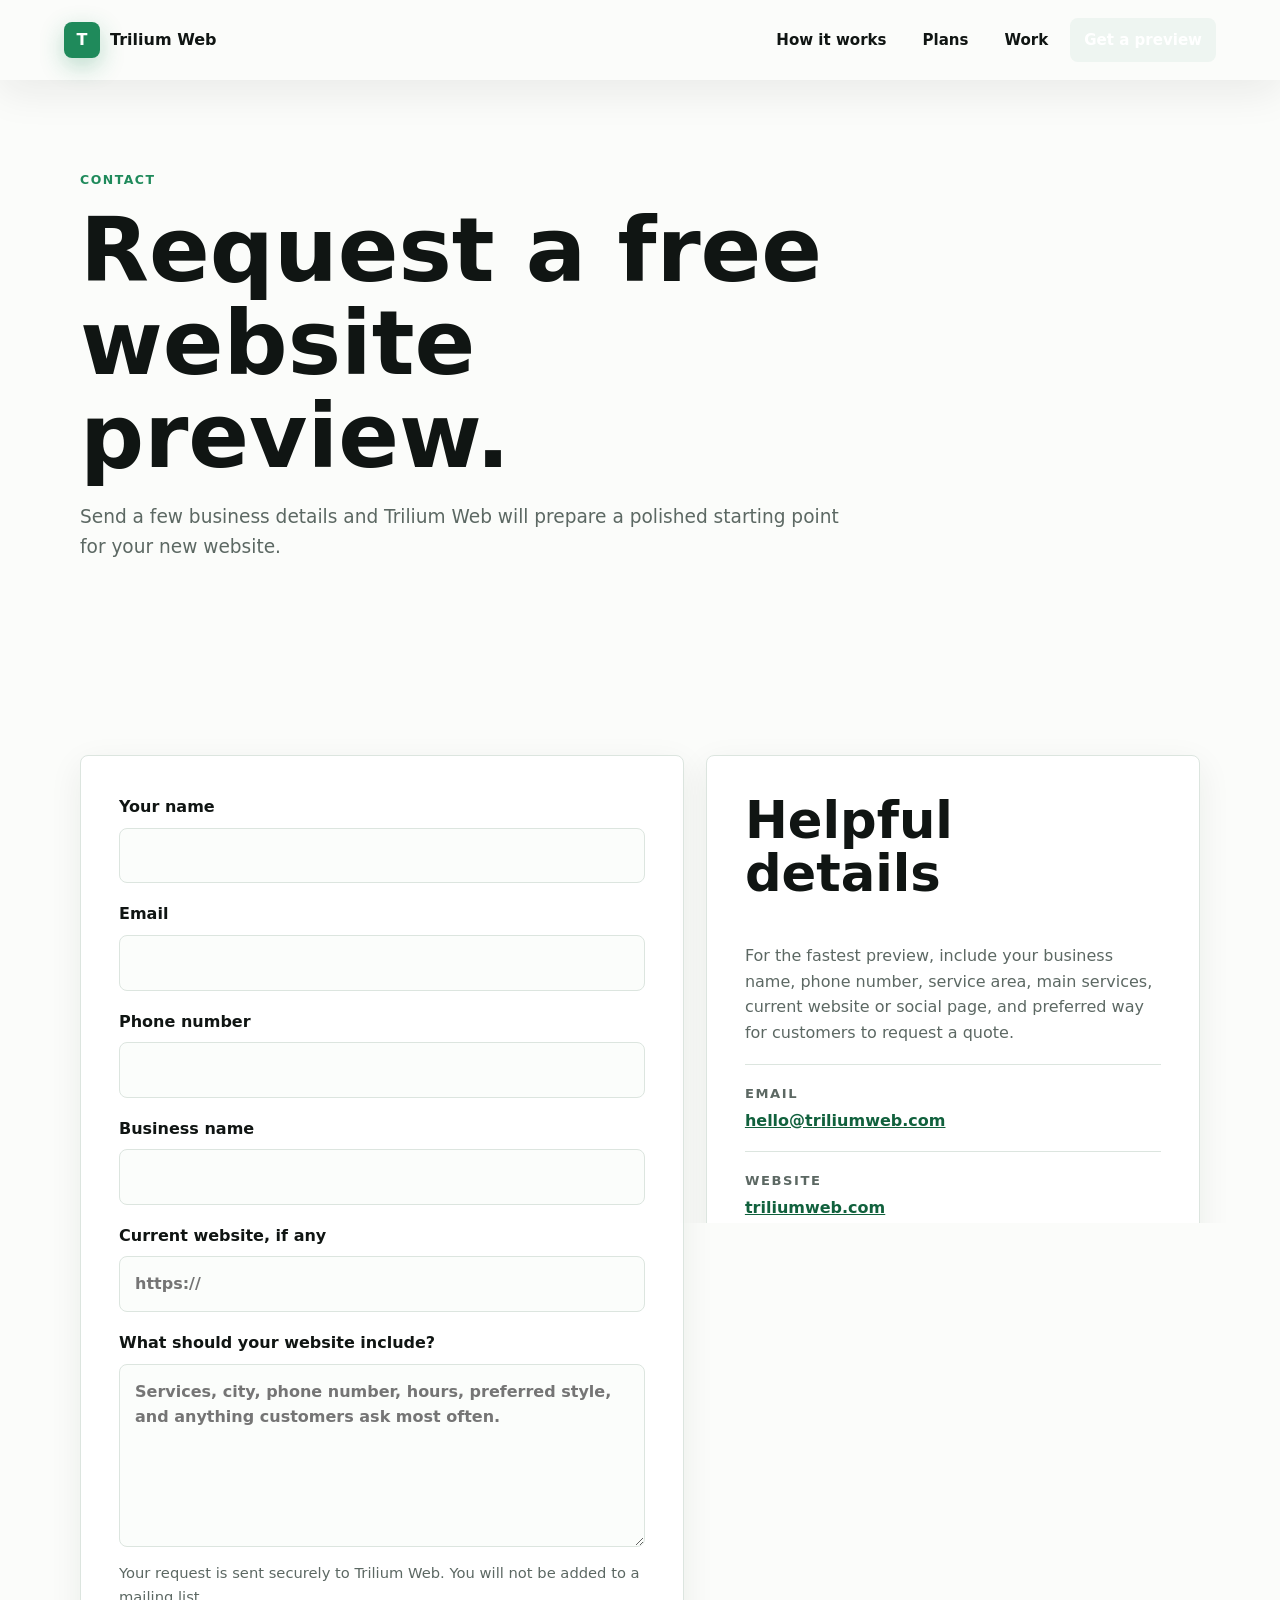
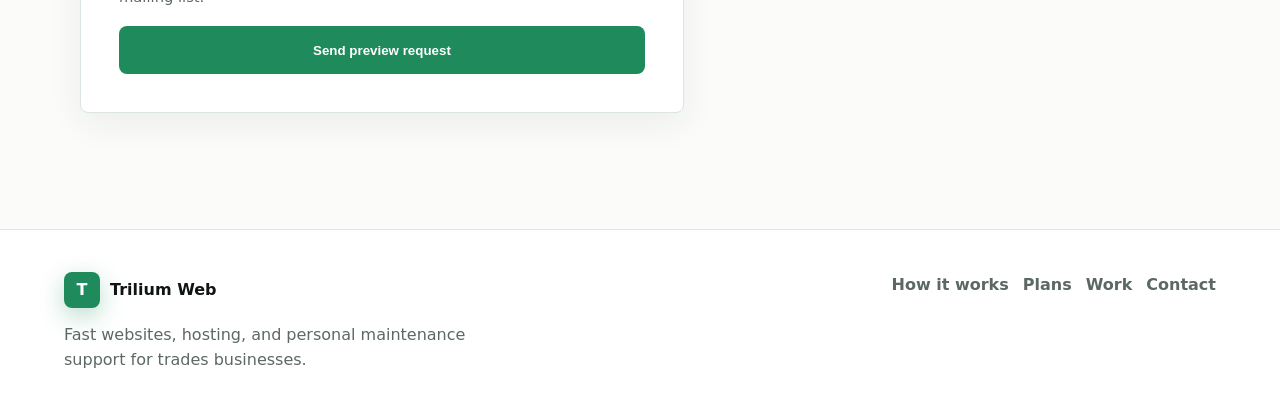
==== contact.html @ 143580ad "fixing" ====
<!doctype html>
<html lang="en">
  <head>
    <meta charset="utf-8">
    <meta name="viewport" content="width=device-width, initial-scale=1">
    <meta name="description" content="Request a free website preview from Trilium Web.">
    <title>Contact | Trilium Web</title>
    <link rel="stylesheet" href="assets/styles.css">
  </head>
  <body class="interior-page">
    <header class="site-header" data-header>
      <a class="brand" href="index.html"><span class="brand-mark">T</span><span>Trilium Web</span></a>
      <button class="nav-toggle" type="button" aria-label="Open navigation" aria-expanded="false" data-nav-toggle><span></span><span></span></button>
      <nav class="site-nav" data-nav>
        <a href="process.html">How it works</a>
        <a href="pricing.html">Plans</a>
        <a href="work.html">Work</a>
        <a class="nav-cta" href="contact.html" aria-current="page">Get a preview</a>
      </nav>
    </header>

    <main>
      <section class="page-hero compact">
        <p class="eyebrow">Contact</p>
        <h1>Request a free website preview.</h1>
        <p>Send a few business details and Trilium Web will prepare a polished starting point for your new website.</p>
      </section>

      <section class="section contact-layout">
        <form class="contact-form" action="https://formsubmit.co/hello@triliumweb.com" method="POST">
          <input type="hidden" name="_subject" value="New Trilium Web preview request">
          <input type="hidden" name="_next" value="https://triliumweb.com/thanks.html">
          <input type="hidden" name="_template" value="table">
          <input type="hidden" name="_captcha" value="false">
          <input type="text" name="_honey" class="honeypot" tabindex="-1" autocomplete="off">
          <label>
            Your name
            <input name="name" autocomplete="name" required>
          </label>
          <label>
            Email
            <input type="email" name="email" autocomplete="email" required>
          </label>
          <label>
            Phone number
            <input type="tel" name="phone" autocomplete="tel">
          </label>
          <label>
            Business name
            <input name="business" required>
          </label>
          <label>
            Current website, if any
            <input name="website" inputmode="url" placeholder="https://">
          </label>
          <label>
            What should your website include?
            <textarea name="message" rows="6" placeholder="Services, city, phone number, hours, preferred style, and anything customers ask most often."></textarea>
          </label>
          <p class="form-note">Your request is sent securely to Trilium Web. You will not be added to a mailing list.</p>
          <button class="button primary" type="submit">Send preview request</button>
        </form>
        <aside class="contact-panel">
          <h2>Helpful details</h2>
          <p>For the fastest preview, include your business name, phone number, service area, main services, current website or social page, and preferred way for customers to request a quote.</p>
          <div class="contact-method">
            <span>Email</span>
            <a href="mailto:hello@triliumweb.com">hello@triliumweb.com</a>
          </div>
          <div class="contact-method">
            <span>Website</span>
            <a href="https://triliumweb.com">triliumweb.com</a>
          </div>
        </aside>
      </section>
    </main>

    <footer class="site-footer">
      <div><a class="brand footer-brand" href="index.html"><span class="brand-mark">T</span><span>Trilium Web</span></a><p>Fast websites, hosting, and personal maintenance support for trades businesses.</p></div>
      <nav aria-label="Footer"><a href="process.html">How it works</a><a href="pricing.html">Plans</a><a href="work.html">Work</a><a href="contact.html">Contact</a></nav>
    </footer>
    <script src="assets/site.js"></script>
  </body>
</html>
---- assets/styles.css ----
:root {
  --ink: #101513;
  --muted: #5c6863;
  --line: #dce5df;
  --paper: #fbfcfa;
  --mist: #eef5f1;
  --green: #1f8a5b;
  --green-dark: #11613d;
  --gold: #d9a441;
  --coral: #d96f4b;
  --white: #ffffff;
  --shadow: 0 24px 70px rgba(17, 28, 22, 0.16);
}

* {
  box-sizing: border-box;
}

html {
  scroll-behavior: smooth;
}

body {
  margin: 0;
  font-family: Inter, system-ui, -apple-system, BlinkMacSystemFont, "Segoe UI", sans-serif;
  background: var(--paper);
  color: var(--ink);
  line-height: 1.6;
}

img {
  display: block;
  max-width: 100%;
}

a {
  color: inherit;
}

.site-header {
  position: fixed;
  z-index: 20;
  top: 0;
  left: 0;
  right: 0;
  display: flex;
  align-items: center;
  justify-content: space-between;
  gap: 24px;
  padding: 18px clamp(20px, 5vw, 64px);
  color: var(--white);
  transition: background 180ms ease, box-shadow 180ms ease, color 180ms ease;
}

.site-header.is-scrolled,
.interior-page .site-header {
  background: rgba(251, 252, 250, 0.94);
  box-shadow: 0 12px 40px rgba(20, 31, 25, 0.08);
  color: var(--ink);
  backdrop-filter: blur(18px);
}

.brand {
  display: inline-flex;
  align-items: center;
  gap: 10px;
  color: inherit;
  font-weight: 800;
  text-decoration: none;
  letter-spacing: 0;
}

.brand-mark {
  display: grid;
  width: 36px;
  height: 36px;
  place-items: center;
  border-radius: 8px;
  background: var(--green);
  color: var(--white);
  box-shadow: 0 8px 24px rgba(31, 138, 91, 0.3);
}

.site-nav {
  display: flex;
  align-items: center;
  gap: 8px;
}

.site-nav a {
  padding: 10px 14px;
  border-radius: 8px;
  color: inherit;
  font-size: 0.94rem;
  font-weight: 700;
  text-decoration: none;
}

.site-nav a:hover,
.site-nav a[aria-current="page"] {
  background: rgba(255, 255, 255, 0.16);
}

.site-header.is-scrolled .site-nav a:hover,
.site-header.is-scrolled .site-nav a[aria-current="page"],
.interior-page .site-nav a:hover,
.interior-page .site-nav a[aria-current="page"] {
  background: var(--mist);
}

.site-nav .nav-cta {
  background: var(--green);
  color: var(--white);
}

.site-nav .nav-cta:hover {
  background: var(--green-dark);
}

.nav-toggle {
  display: none;
  width: 42px;
  height: 42px;
  border: 1px solid currentColor;
  border-radius: 8px;
  background: transparent;
  color: inherit;
}

.nav-toggle span {
  display: block;
  width: 18px;
  height: 2px;
  margin: 5px auto;
  background: currentColor;
}

.hero {
  position: relative;
  min-height: 92vh;
  display: flex;
  align-items: end;
  overflow: hidden;
  color: var(--white);
}

.hero-media,
.hero-overlay {
  position: absolute;
  inset: 0;
}

.hero-media img {
  width: 100%;
  height: 100%;
  object-fit: cover;
}

.hero-overlay {
  background:
    linear-gradient(90deg, rgba(7, 14, 11, 0.88) 0%, rgba(7, 14, 11, 0.68) 42%, rgba(7, 14, 11, 0.2) 100%),
    linear-gradient(0deg, rgba(7, 14, 11, 0.65) 0%, rgba(7, 14, 11, 0) 45%);
}

.hero-inner {
  position: relative;
  z-index: 2;
  width: min(1120px, calc(100% - 40px));
  margin: 0 auto;
  padding: 170px 0 62px;
}

.eyebrow {
  margin: 0 0 14px;
  color: var(--green);
  font-size: 0.78rem;
  font-weight: 800;
  letter-spacing: 0.12em;
  text-transform: uppercase;
}

.hero .eyebrow {
  color: #91f0bf;
}

h1,
h2,
h3,
p {
  overflow-wrap: anywhere;
}

h1,
h2,
h3 {
  margin-top: 0;
  line-height: 1.04;
  letter-spacing: 0;
}

h1 {
  max-width: 850px;
  margin-bottom: 22px;
  font-size: clamp(3rem, 7vw, 6.9rem);
}

h2 {
  font-size: clamp(2rem, 4vw, 4.25rem);
}

h3 {
  font-size: 1.28rem;
}

.hero-copy {
  max-width: 680px;
  margin: 0 0 30px;
  color: rgba(255, 255, 255, 0.84);
  font-size: clamp(1.05rem, 1.8vw, 1.32rem);
}

.hero-actions,
.trust-row {
  display: flex;
  flex-wrap: wrap;
  gap: 12px;
}

.button {
  display: inline-flex;
  min-height: 48px;
  align-items: center;
  justify-content: center;
  border: 1px solid transparent;
  border-radius: 8px;
  padding: 13px 20px;
  font-weight: 800;
  text-decoration: none;
  cursor: pointer;
  transition: transform 160ms ease, background 160ms ease, border-color 160ms ease;
}

.button:hover {
  transform: translateY(-1px);
}

.button.primary {
  background: var(--green);
  color: var(--white);
}

.button.primary:hover {
  background: var(--green-dark);
}

.button.secondary {
  border-color: rgba(255, 255, 255, 0.36);
  background: rgba(255, 255, 255, 0.12);
  color: currentColor;
}

.button.secondary:hover {
  border-color: var(--green);
  background: var(--mist);
  color: var(--ink);
}

.button.secondary.light {
  border-color: var(--line);
  background: var(--white);
  color: var(--ink);
}

.button.dark {
  background: var(--ink);
}

.button.full {
  width: 100%;
}

.trust-row {
  margin-top: 36px;
}

.trust-row span {
  border: 1px solid rgba(255, 255, 255, 0.24);
  border-radius: 999px;
  padding: 8px 12px;
  color: rgba(255, 255, 255, 0.82);
  font-size: 0.9rem;
  font-weight: 700;
}

.section {
  width: min(1120px, calc(100% - 40px));
  margin: 0 auto;
  padding: clamp(70px, 9vw, 120px) 0;
}

.section-heading {
  max-width: 760px;
  margin-bottom: 36px;
}

.section-heading h2,
.page-hero h1 {
  margin-bottom: 0;
}

.intro-grid,
.pricing-grid,
.work-grid,
.feature-list {
  display: grid;
  gap: 18px;
}

.intro-grid {
  grid-template-columns: repeat(3, 1fr);
}

.intro-grid article,
.price-card,
.work-card,
.contact-form,
.contact-panel,
.proof-panel,
.quote-panel {
  border: 1px solid var(--line);
  border-radius: 8px;
  background: var(--white);
  box-shadow: 0 10px 34px rgba(26, 42, 33, 0.07);
}

.intro-grid article {
  padding: 28px;
}

.card-icon {
  display: inline-flex;
  margin-bottom: 24px;
  color: var(--green);
  font-weight: 800;
}

.split-section {
  display: grid;
  grid-template-columns: 1.08fr 0.92fr;
  align-items: center;
  gap: clamp(28px, 6vw, 80px);
}

.split-section p {
  color: var(--muted);
  font-size: 1.06rem;
}

.text-link {
  display: inline-flex;
  margin-top: 10px;
  color: var(--green-dark);
  font-weight: 800;
}

.proof-panel {
  display: grid;
  gap: 1px;
  overflow: hidden;
  background: var(--line);
}

.metric {
  padding: 26px;
  background: var(--white);
}

.metric strong {
  display: block;
  margin-bottom: 4px;
  color: var(--green-dark);
  font-size: clamp(2rem, 4vw, 3.5rem);
  line-height: 1;
}

.metric span {
  color: var(--muted);
  font-weight: 700;
}

.bands {
  width: 100%;
  max-width: none;
  padding-inline: clamp(20px, 5vw, 64px);
  background: var(--mist);
}

.band {
  width: min(1120px, 100%);
  margin: 0 auto 32px;
}

.band p {
  max-width: 860px;
  color: var(--muted);
  font-size: 1.14rem;
}

.feature-list {
  width: min(1120px, 100%);
  margin: 0 auto;
  grid-template-columns: repeat(4, 1fr);
}

.feature-list div {
  border-top: 3px solid var(--green);
  padding-top: 22px;
}

.feature-list p {
  color: var(--muted);
}

.cta-section {
  display: flex;
  width: min(1120px, calc(100% - 40px));
  margin: clamp(60px, 9vw, 110px) auto;
  align-items: center;
  justify-content: space-between;
  gap: 28px;
  border-radius: 8px;
  padding: clamp(28px, 5vw, 56px);
  background: #e8f1ed;
  border: 1px solid var(--line);
}

.cta-section h2 {
  margin-bottom: 12px;
}

.cta-section p:not(.eyebrow) {
  max-width: 650px;
  margin: 0;
  color: var(--muted);
}

.page-hero {
  width: min(1120px, calc(100% - 40px));
  margin: 0 auto;
  padding: 170px 0 60px;
}

.page-hero.compact {
  max-width: 940px;
  margin-left: max(20px, calc((100vw - 1120px) / 2));
}

.page-hero p:not(.eyebrow) {
  max-width: 760px;
  color: var(--muted);
  font-size: 1.16rem;
}

.timeline {
  display: grid;
  gap: 18px;
}

.timeline-item {
  display: grid;
  grid-template-columns: 70px 1fr;
  gap: 24px;
  border-top: 1px solid var(--line);
  padding-top: 28px;
}

.timeline-item span {
  display: grid;
  width: 54px;
  height: 54px;
  place-items: center;
  border-radius: 8px;
  background: var(--green);
  color: var(--white);
  font-weight: 800;
}

.timeline-item p {
  max-width: 780px;
  color: var(--muted);
}

.quote-panel {
  padding: clamp(28px, 5vw, 46px);
  border-left: 6px solid var(--gold);
}

.quote-panel p {
  margin: 0;
  color: var(--ink);
  font-size: clamp(1.3rem, 3vw, 2.2rem);
  font-weight: 800;
  line-height: 1.18;
}

.pricing-grid {
  grid-template-columns: repeat(3, 1fr);
  align-items: stretch;
}

.price-card {
  display: flex;
  flex-direction: column;
  padding: 30px;
}

.price-card.featured {
  border-color: rgba(31, 138, 91, 0.45);
  box-shadow: var(--shadow);
}

.plan-label {
  margin: 0 0 14px;
  color: var(--green);
  font-weight: 800;
  text-transform: uppercase;
  font-size: 0.76rem;
  letter-spacing: 0.12em;
}

.price {
  margin: 0 0 18px;
  font-size: 2rem;
  font-weight: 800;
}

.price span {
  color: var(--muted);
  font-size: 1rem;
}

.price-card p:not(.plan-label):not(.price),
.price-card li {
  color: var(--muted);
}

.price-card ul {
  display: grid;
  gap: 10px;
  margin: 22px 0 28px;
  padding-left: 20px;
}

.price-card .button {
  margin-top: auto;
}

.work-grid {
  grid-template-columns: repeat(3, 1fr);
}

.work-card {
  min-height: 330px;
  padding: 24px;
  overflow: hidden;
}

.work-card h2 {
  font-size: 1.7rem;
}

.work-card p {
  color: rgba(16, 21, 19, 0.72);
}

.work-card.service {
  background: linear-gradient(145deg, #eef8f3, #ffffff);
}

.work-card.wellness {
  background: linear-gradient(145deg, #fff4ef, #ffffff);
}

.work-card.food {
  background: linear-gradient(145deg, #f7f0db, #ffffff);
}

.mock-window {
  height: 150px;
  margin-bottom: 28px;
  border: 1px solid var(--line);
  border-radius: 8px;
  background:
    linear-gradient(90deg, rgba(31, 138, 91, 0.12) 0 34%, transparent 34%),
    repeating-linear-gradient(0deg, rgba(16, 21, 19, 0.09), rgba(16, 21, 19, 0.09) 8px, transparent 8px, transparent 22px),
    var(--white);
  box-shadow: inset 0 34px 0 rgba(16, 21, 19, 0.05);
}

.mock-window span {
  display: inline-block;
  width: 8px;
  height: 8px;
  margin: 13px 0 0 6px;
  border-radius: 999px;
  background: var(--coral);
}

.mock-window span:first-child {
  margin-left: 14px;
}

.mock-window span:nth-child(2) {
  background: var(--gold);
}

.mock-window span:nth-child(3) {
  background: var(--green);
}

.checklist {
  display: grid;
  grid-template-columns: repeat(2, 1fr);
  gap: 14px;
  margin: 0;
  padding: 0;
  list-style: none;
}

.checklist li {
  position: relative;
  min-height: 64px;
  border: 1px solid var(--line);
  border-radius: 8px;
  padding: 18px 18px 18px 52px;
  background: var(--white);
  font-weight: 800;
}

.checklist li::before {
  content: "";
  position: absolute;
  left: 18px;
  top: 22px;
  width: 16px;
  height: 9px;
  border-left: 3px solid var(--green);
  border-bottom: 3px solid var(--green);
  transform: rotate(-45deg);
}

.contact-layout {
  display: grid;
  grid-template-columns: 1.1fr 0.9fr;
  gap: 22px;
  align-items: start;
}

.contact-form,
.contact-panel {
  padding: clamp(24px, 4vw, 38px);
}

.contact-form {
  display: grid;
  gap: 18px;
}

.contact-form label {
  display: grid;
  gap: 8px;
  color: var(--ink);
  font-weight: 800;
}

.honeypot {
  position: absolute;
  left: -9999px;
}

input,
textarea {
  width: 100%;
  border: 1px solid var(--line);
  border-radius: 8px;
  padding: 14px 15px;
  color: var(--ink);
  font: inherit;
  background: #fbfdfb;
}

input:focus,
textarea:focus {
  outline: 3px solid rgba(31, 138, 91, 0.18);
  border-color: var(--green);
}

.contact-panel {
  position: sticky;
  top: 100px;
}

.contact-panel p {
  color: var(--muted);
}

.form-note {
  margin: -4px 0 0;
  color: var(--muted);
  font-size: 0.92rem;
}

.thanks-hero .hero-actions {
  margin-top: 28px;
}

.contact-method {
  display: grid;
  gap: 4px;
  border-top: 1px solid var(--line);
  padding-top: 18px;
  margin-top: 18px;
}

.contact-method span {
  color: var(--muted);
  font-size: 0.82rem;
  font-weight: 800;
  text-transform: uppercase;
  letter-spacing: 0.12em;
}

.contact-method a {
  color: var(--green-dark);
  font-weight: 800;
}

.site-footer {
  display: flex;
  justify-content: space-between;
  gap: 30px;
  padding: 42px clamp(20px, 5vw, 64px);
  border-top: 1px solid var(--line);
  background: var(--white);
}

.site-footer p {
  max-width: 430px;
  margin: 14px 0 0;
  color: var(--muted);
}

.site-footer nav {
  display: flex;
  flex-wrap: wrap;
  align-content: start;
  justify-content: flex-end;
  gap: 14px;
}

.site-footer nav a {
  color: var(--muted);
  font-weight: 800;
  text-decoration: none;
}

@media (max-width: 900px) {
  .nav-toggle {
    display: block;
  }

  .site-nav {
    position: absolute;
    top: calc(100% - 6px);
    left: 20px;
    right: 20px;
    display: none;
    flex-direction: column;
    align-items: stretch;
    padding: 12px;
    border: 1px solid var(--line);
    border-radius: 8px;
    background: var(--white);
    color: var(--ink);
    box-shadow: var(--shadow);
  }

  .site-nav.is-open {
    display: flex;
  }

  .site-nav a {
    width: 100%;
  }

  .intro-grid,
  .pricing-grid,
  .work-grid,
  .feature-list,
  .contact-layout,
  .split-section {
    grid-template-columns: 1fr;
  }

  .feature-list {
    gap: 24px;
  }

  .cta-section,
  .site-footer {
    align-items: flex-start;
    flex-direction: column;
  }

  .site-footer nav {
    justify-content: flex-start;
  }

  .contact-panel {
    position: static;
  }
}

@media (max-width: 620px) {
  .site-header {
    padding: 14px 16px;
  }

  .hero {
    min-height: 760px;
  }

  .hero-overlay {
    background: linear-gradient(0deg, rgba(7, 14, 11, 0.88), rgba(7, 14, 11, 0.42));
  }

  .hero-inner {
    width: calc(100% - 32px);
    padding-bottom: 40px;
  }

  .button,
  .hero-actions {
    width: 100%;
  }

  .section,
  .page-hero,
  .cta-section {
    width: calc(100% - 32px);
  }

  .page-hero.compact {
    margin-left: 16px;
  }

  .timeline-item {
    grid-template-columns: 1fr;
    gap: 14px;
  }

  .checklist {
    grid-template-columns: 1fr;
  }

  h1 {
    font-size: clamp(2.6rem, 16vw, 4.4rem);
  }
}
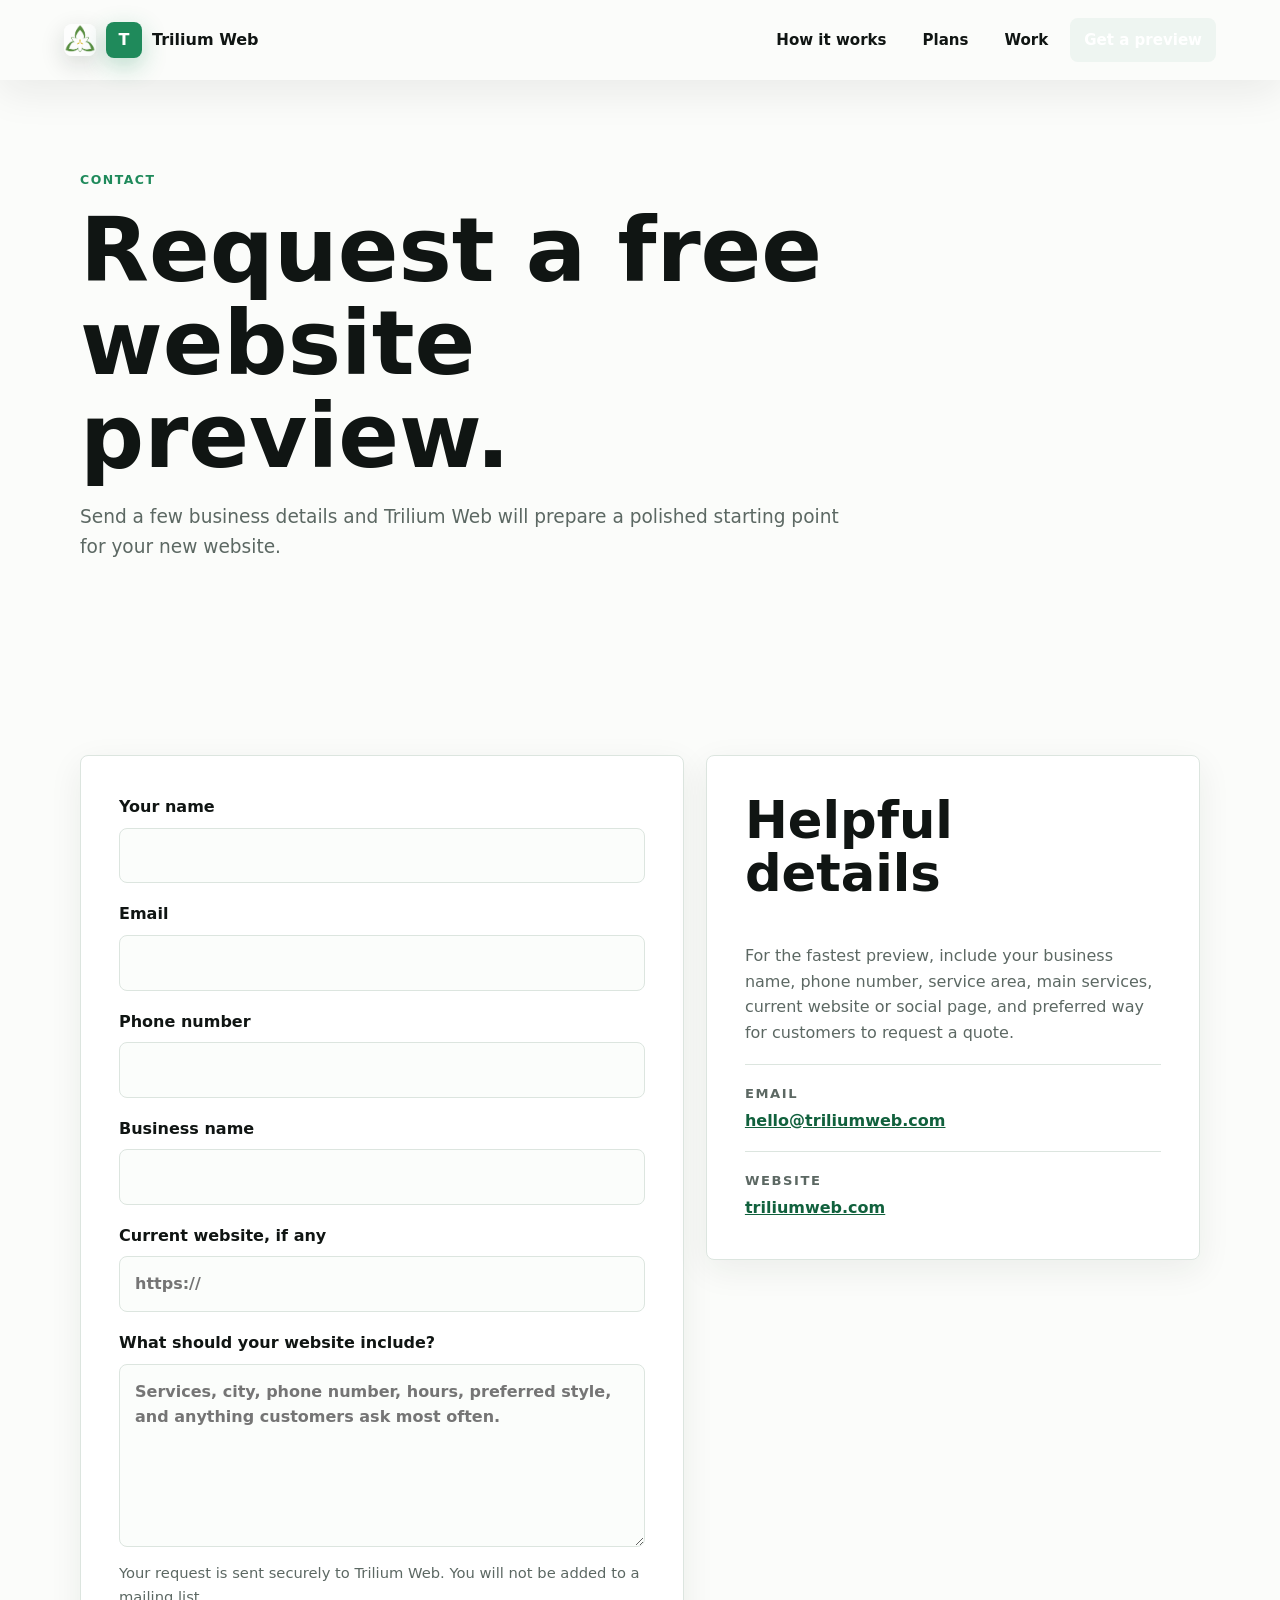
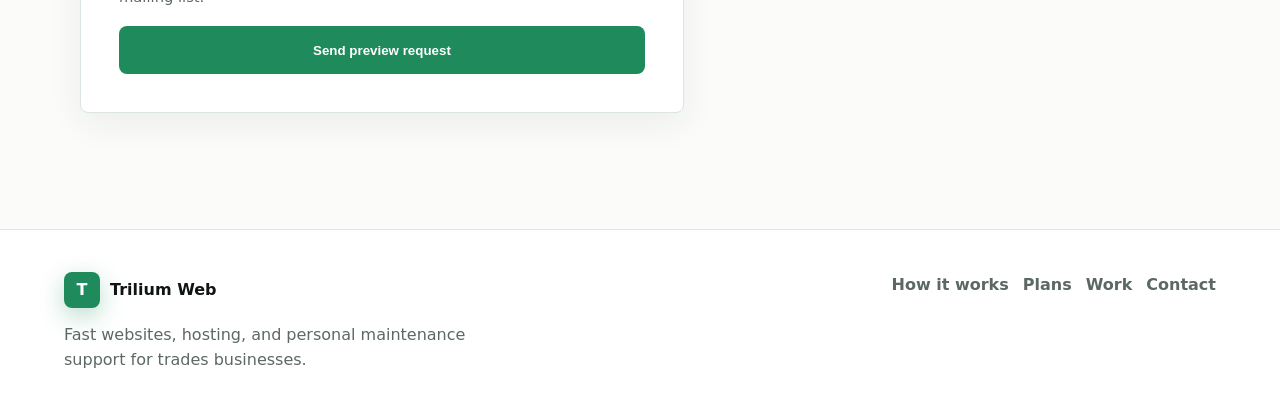
==== commit 8fa87047: "branding" ====
--- a/contact.html
+++ b/contact.html
@@ -6,10 +6,11 @@
     <meta name="description" content="Request a free website preview from Trilium Web.">
     <title>Contact | Trilium Web</title>
     <link rel="stylesheet" href="assets/styles.css">
+    <link rel="icon" href="assets/images/trilliumweb-logo.png" type="image/png">
   </head>
   <body class="interior-page">
     <header class="site-header" data-header>
-      <a class="brand" href="index.html"><span class="brand-mark">T</span><span>Trilium Web</span></a>
+      <a class="brand" href="index.html"><img class="brand-logo" src="assets/images/trilliumweb-logo.png" alt="Trilium Web logo"><span class="brand-mark">T</span><span>Trilium Web</span></a>
       <button class="nav-toggle" type="button" aria-label="Open navigation" aria-expanded="false" data-nav-toggle><span></span><span></span></button>
       <nav class="site-nav" data-nav>
         <a href="process.html">How it works</a>
@@ -82,3 +83,5 @@
     <script src="assets/site.js"></script>
   </body>
 </html>
+
+
--- a/assets/styles.css
+++ b/assets/styles.css
@@ -68,6 +68,15 @@
   font-weight: 800;
   text-decoration: none;
   letter-spacing: 0;
+}
+
+.brand-logo {
+  display: block;
+  width: 32px;
+  height: 32px;
+  object-fit: contain;
+  border-radius: 8px;
+  box-shadow: 0 8px 24px rgba(17, 28, 22, 0.16);
 }
 
 .brand-mark {
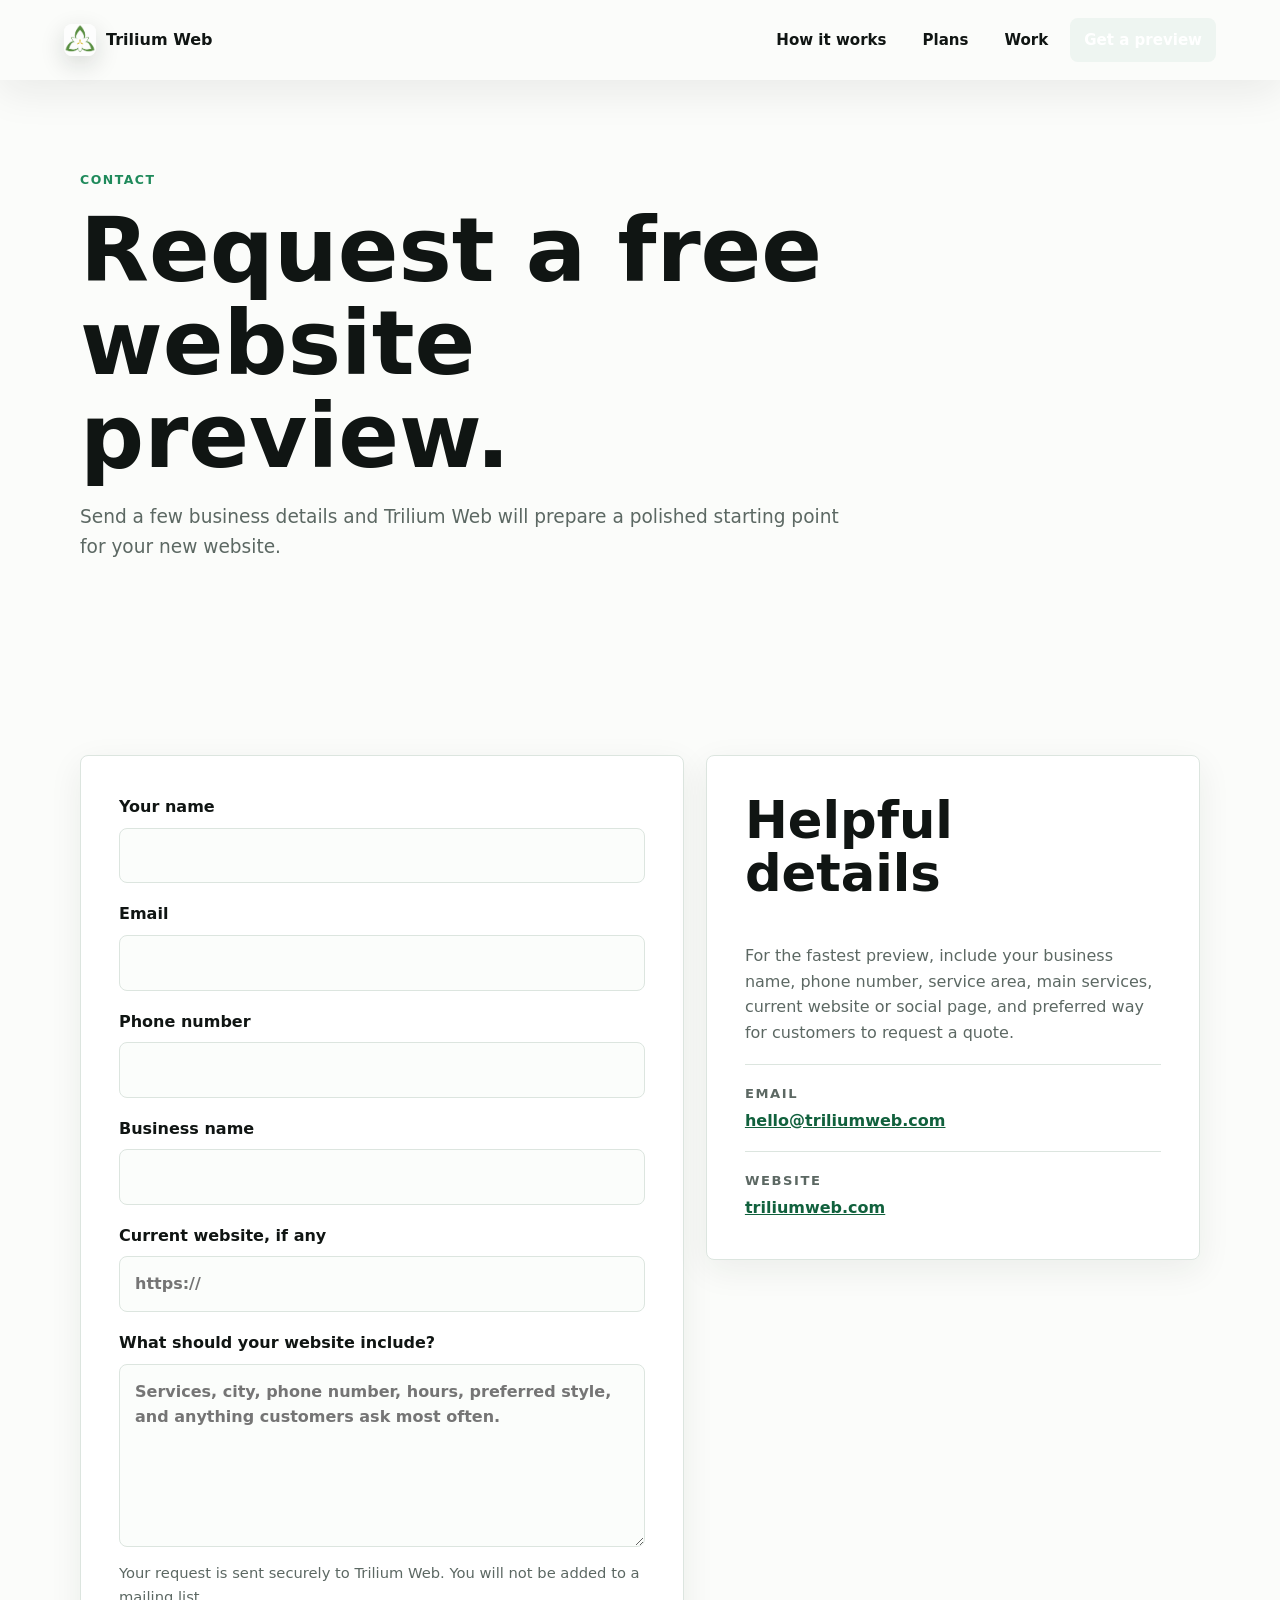
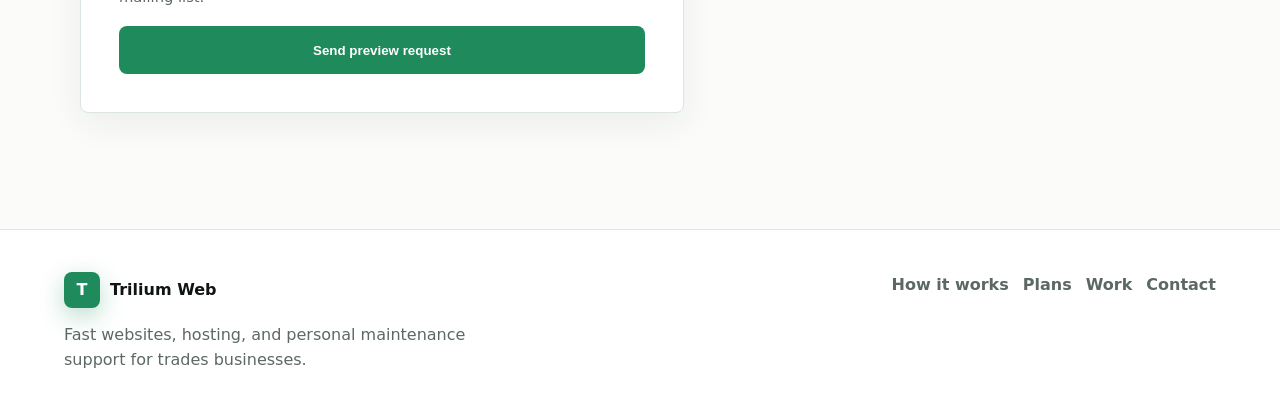
==== commit 6810acfc: "branding" ====
--- a/contact.html
+++ b/contact.html
@@ -10,7 +10,7 @@
   </head>
   <body class="interior-page">
     <header class="site-header" data-header>
-      <a class="brand" href="index.html"><img class="brand-logo" src="assets/images/trilliumweb-logo.png" alt="Trilium Web logo"><span class="brand-mark">T</span><span>Trilium Web</span></a>
+      <a class="brand" href="index.html"><img class="brand-logo" src="assets/images/trilliumweb-logo.png" alt="Trilium Web logo"><span>Trilium Web</span></a>
       <button class="nav-toggle" type="button" aria-label="Open navigation" aria-expanded="false" data-nav-toggle><span></span><span></span></button>
       <nav class="site-nav" data-nav>
         <a href="process.html">How it works</a>
@@ -85,3 +85,4 @@
 </html>
 
 
+
